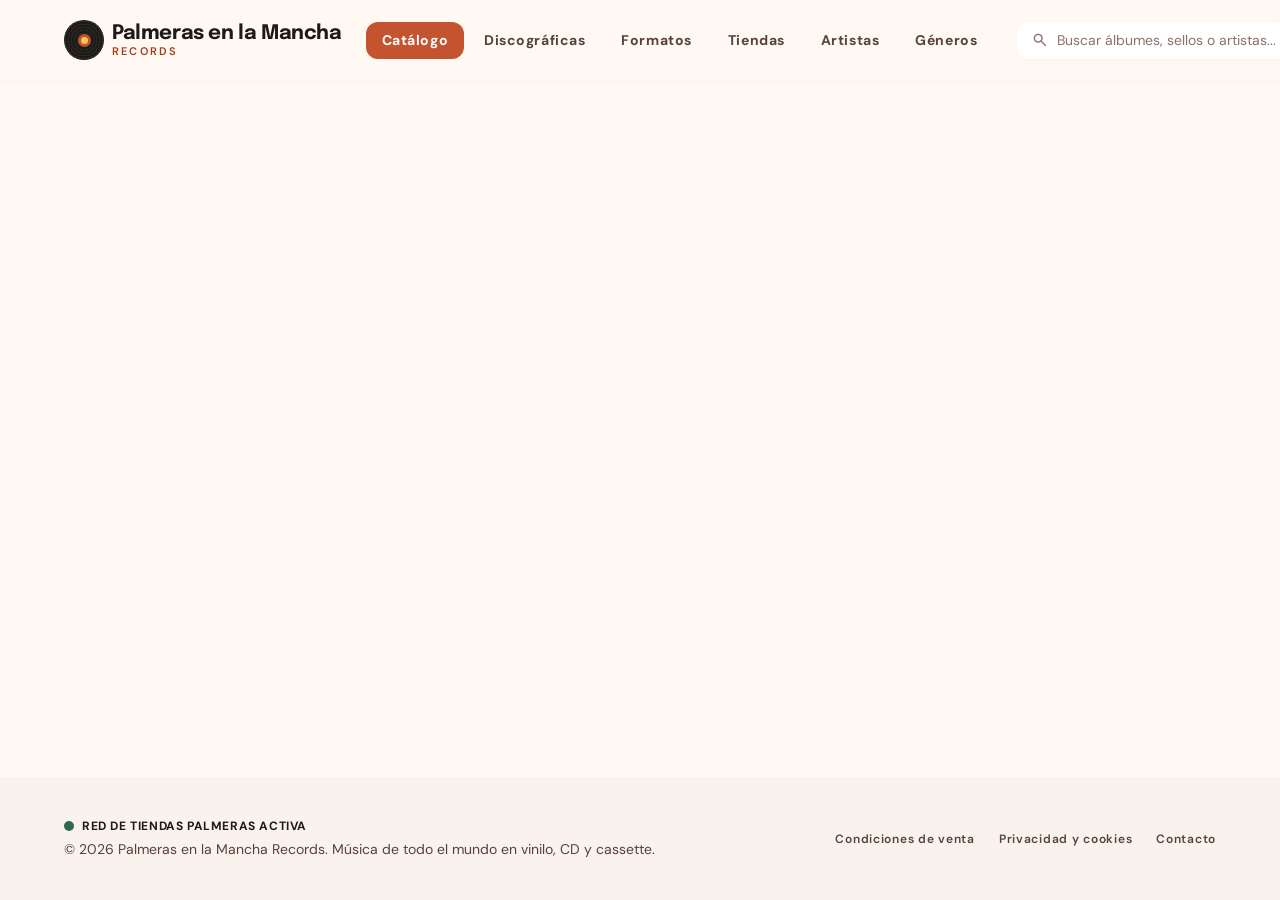
==== index.html @ 6418a00f "feat: add app core (component loader and base styles)" ====
<!DOCTYPE html>
<html lang="es">
<head>
  <meta charset="UTF-8">
  <meta name="viewport" content="width=device-width, initial-scale=1.0">
  <title>Palmeras en la Mancha Records</title>

  <link rel="preconnect" href="https://fonts.googleapis.com">
  <link rel="preconnect" href="https://fonts.gstatic.com" crossorigin>
  <link href="https://fonts.googleapis.com/css2?family=Epilogue:wght@600;800&family=DM+Sans:wght@400;500;700&display=swap" rel="stylesheet">
  <link href="https://fonts.googleapis.com/css2?family=Material+Symbols+Outlined:opsz,wght,FILL,GRAD@20..48,100..700,0..1,-50..200" rel="stylesheet">
</head>
<body>
  <div data-component="header"></div>

  <main id="app" class="container">
    <!-- Aquí irán las secciones (catálogo, discográficas...) -->
  </main>

  <div data-component="footer"></div>

  <script src="src/js/loadComponent.js"></script>
</body>
</html>
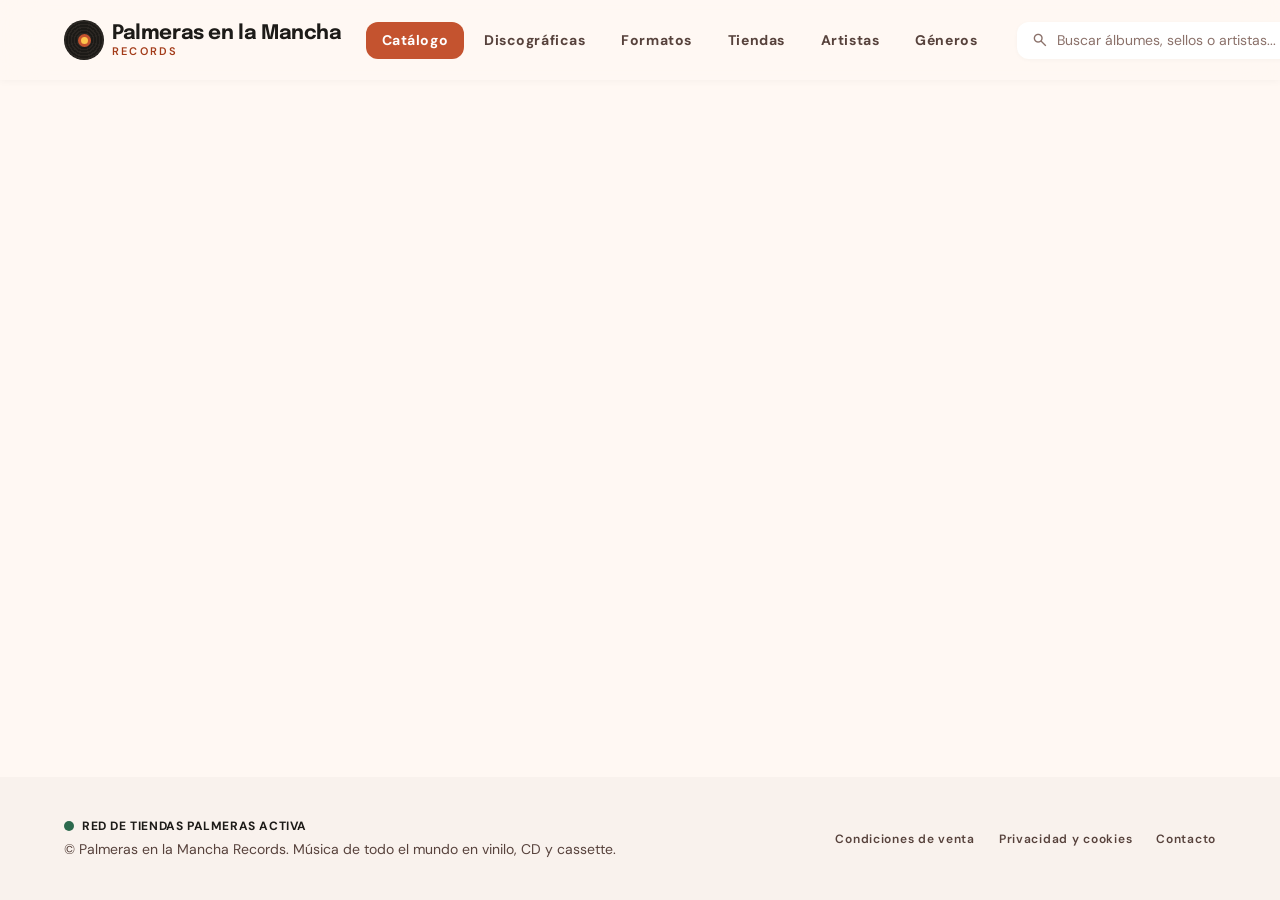
==== commit 89d80e78: "refactor: remove drawer logic and add modal to index" ====
--- a/index.html
+++ b/index.html
@@ -19,6 +19,7 @@
 
   <div data-component="footer"></div>
 
+  <div data-component="modal"></div>
   <script src="src/js/loadComponent.js"></script>
 </body>
 </html>
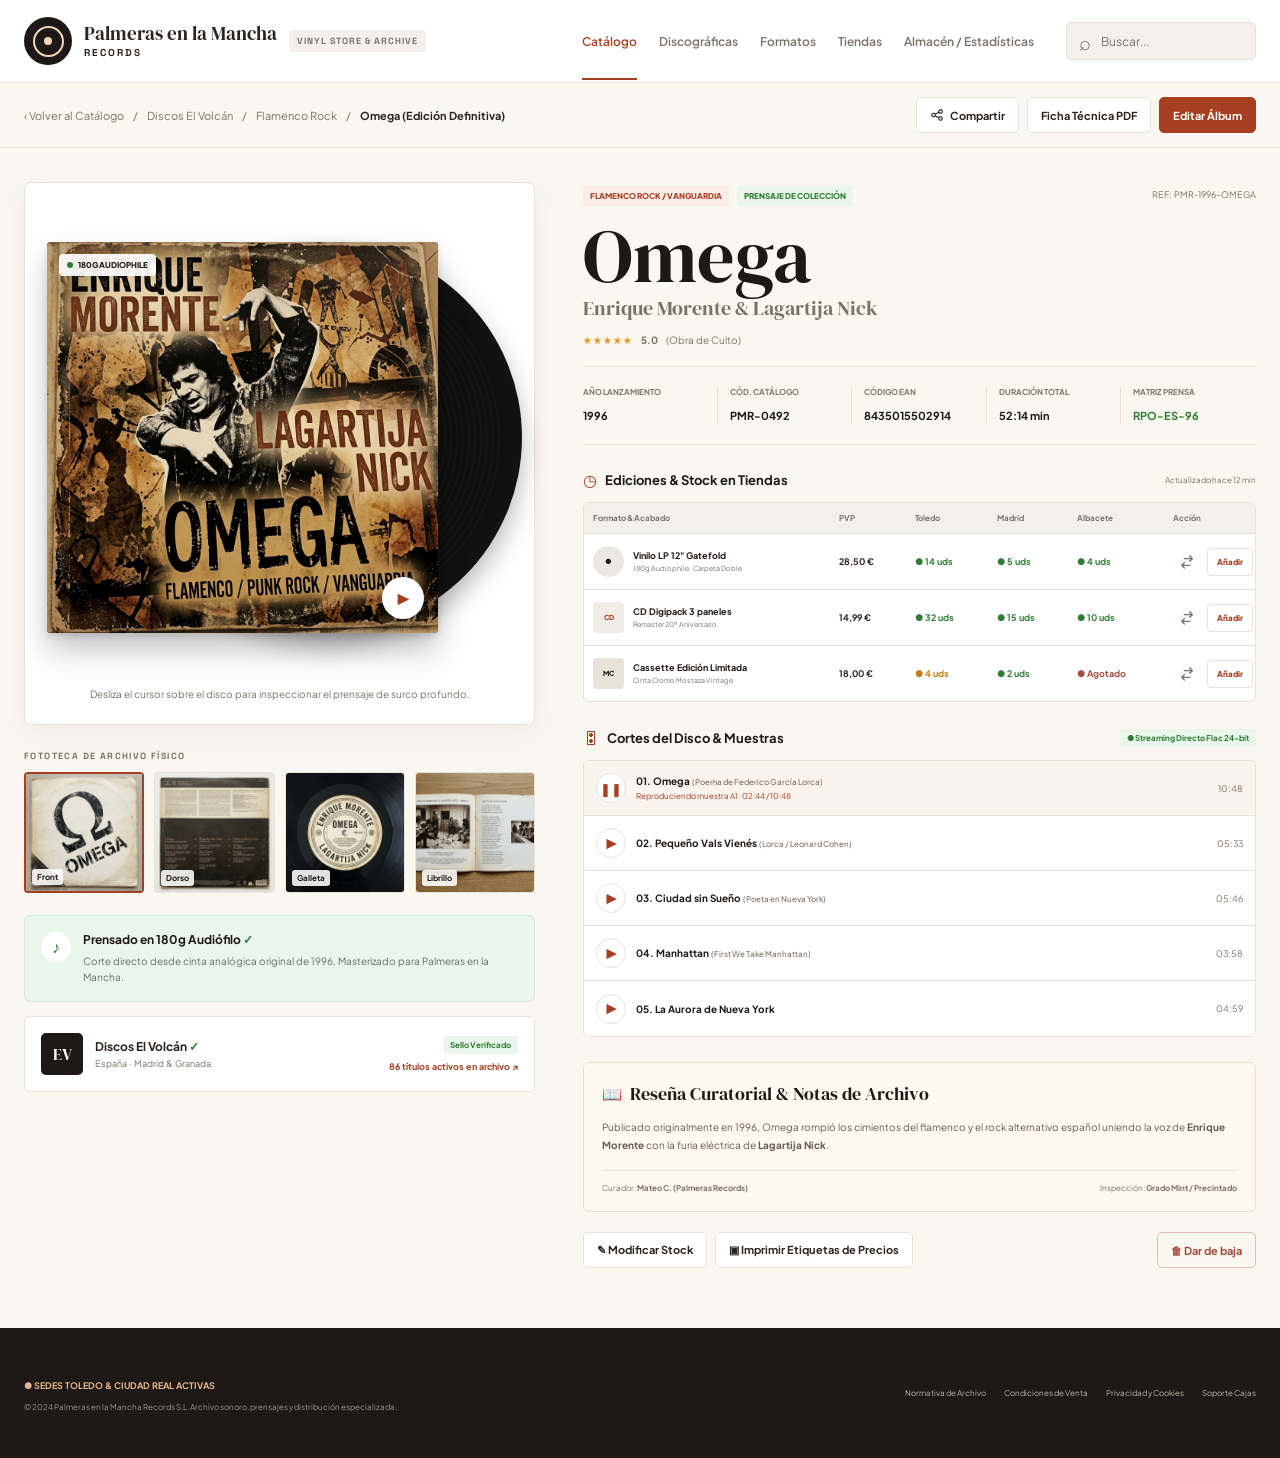
==== commit d04d2743: "feat: add album details page" ====
--- a/index.html
+++ b/index.html
@@ -1,25 +1,933 @@
 <!DOCTYPE html>
 <html lang="es">
+
 <head>
-  <meta charset="UTF-8">
-  <meta name="viewport" content="width=device-width, initial-scale=1.0">
-  <title>Palmeras en la Mancha Records</title>
-
-  <link rel="preconnect" href="https://fonts.googleapis.com">
-  <link rel="preconnect" href="https://fonts.gstatic.com" crossorigin>
-  <link href="https://fonts.googleapis.com/css2?family=Epilogue:wght@600;800&family=DM+Sans:wght@400;500;700&display=swap" rel="stylesheet">
-  <link href="https://fonts.googleapis.com/css2?family=Material+Symbols+Outlined:opsz,wght,FILL,GRAD@20..48,100..700,0..1,-50..200" rel="stylesheet">
+    <meta charset="UTF-8">
+    <meta name="viewport" content="width=device-width, initial-scale=1.0">
+
+    <title>Palmeras en la Mancha Records - Omega</title>
+
+    <link rel="preconnect" href="https://fonts.googleapis.com">
+    <link rel="preconnect" href="https://fonts.gstatic.com" crossorigin>
+
+    <link
+        href="https://fonts.googleapis.com/css2?family=DM+Serif+Display:ital@0;1&family=Plus+Jakarta+Sans:wght@400;500;600;700;800&family=Space+Grotesk:wght@400;500;600;700&display=swap"
+        rel="stylesheet"
+    >
+
+    <link rel="stylesheet" href="css/style.css">
 </head>
+
 <body>
-  <div data-component="header"></div>
-
-  <main id="app" class="container">
-    <!-- Aquí irán las secciones (catálogo, discográficas...) -->
-  </main>
-
-  <div data-component="footer"></div>
-
-  <div data-component="modal"></div>
-  <script src="src/js/loadComponent.js"></script>
+
+    <header class="main-header">
+
+        <div class="header-container">
+
+            <div class="brand">
+
+                <div class="brand-logo">
+                    <div class="brand-logo-ring">
+                        <span></span>
+                    </div>
+                </div>
+
+                <div class="brand-name">
+                    <strong>Palmeras en la Mancha</strong>
+                    <small>RECORDS</small>
+                </div>
+
+                <span class="store-badge">
+                    VINYL STORE &amp; ARCHIVE
+                </span>
+
+            </div>
+
+            <nav class="main-nav">
+                <a href="#" class="active">Catálogo</a>
+                <a href="#">Discográficas</a>
+                <a href="#">Formatos</a>
+                <a href="#">Tiendas</a>
+                <a href="#">Almacén / Estadísticas</a>
+            </nav>
+
+            <div class="search-box">
+                <span>⌕</span>
+                <input type="text" placeholder="Buscar...">
+            </div>
+
+        </div>
+
+    </header>
+
+
+    <section class="breadcrumb-section">
+
+        <div class="breadcrumb-container">
+
+            <div class="breadcrumb">
+
+                <a href="index.html">‹ Volver al Catálogo</a>
+                <span>/</span>
+                <a href="#">Discos El Volcán</a>
+                <span>/</span>
+                <a href="#">Flamenco Rock</a>
+                <span>/</span>
+                <strong>Omega (Edición Definitiva)</strong>
+
+            </div>
+
+            <div class="top-actions">
+
+                <button class="secondary-button share-button">
+
+                    <svg
+                        viewBox="0 0 24 24"
+                        fill="none"
+                        stroke="currentColor"
+                    >
+                        <path
+                            d="M8.684 13.342C8.886 12.938 9 12.482 9 12c0-.482-.114-.938-.316-1.342m0 2.684a3 3 0 110-2.684m0 2.684l6.632 3.316m-6.632-6l6.632-3.316m0 0a3 3 0 105.367-2.684 3 3 0 00-5.367 2.684zm0 9.316a3 3 0 105.368 2.684 3 3 0 00-5.368-2.684z"
+                            stroke-linecap="round"
+                            stroke-linejoin="round"
+                            stroke-width="2"
+                        ></path>
+                    </svg>
+
+                    Compartir
+
+                </button>
+
+                <button class="secondary-button">
+                    Ficha Técnica PDF
+                </button>
+
+                <button class="primary-button">
+                    Editar Álbum
+                </button>
+
+            </div>
+
+        </div>
+
+    </section>
+
+
+    <main class="main-container">
+
+        <div class="content-grid">
+
+            <section class="left-column">
+
+                <div class="vinyl-card">
+
+                    <div class="vinyl-showcase">
+
+                        <div class="vinyl-record">
+
+                            <div class="vinyl-grooves">
+
+                                <div class="vinyl-ring ring-one">
+
+                                    <div class="vinyl-ring ring-two">
+
+                                        <div class="vinyl-label">
+
+                                            <span>
+                                                OMEGA
+                                                <small>1996</small>
+                                            </span>
+
+                                            <div class="vinyl-hole"></div>
+
+                                        </div>
+
+                                    </div>
+
+                                </div>
+
+                            </div>
+
+                        </div>
+
+
+                        <div class="cover-wrapper">
+
+                            <img
+                                src="img/omega.jpg"
+                                alt="Omega - Enrique Morente y Lagartija Nick"
+                                class="omega-cover"
+                            >
+
+                            <div class="audiophile-badge">
+                                <span></span>
+                                180G AUDIOPHILE
+                            </div>
+
+                            <button
+                                class="play-cover-button"
+                                aria-label="Reproducir"
+                            >
+                                ▶
+                            </button>
+
+                        </div>
+
+                    </div>
+
+                    <p class="vinyl-caption">
+                        Desliza el cursor sobre el disco para inspeccionar
+                        el prensaje de surco profundo.
+                    </p>
+
+                </div>
+
+
+                <div class="archive-section">
+
+                    <div class="section-label">
+                        FOTOTECA DE ARCHIVO FÍSICO
+                    </div>
+
+                    <div class="archive-grid">
+
+                        <div class="archive-item selected">
+
+                            <div class="archive-image">
+
+                                <img
+                                    src="img/frontal.png"
+                                    alt="Frontal de Omega"
+                                >
+
+                                <span>Front</span>
+
+                            </div>
+
+                        </div>
+
+
+                        <div class="archive-item">
+
+                            <div class="archive-image">
+
+                                <img
+                                    src="img/dorso.jpg"
+                                    alt="Dorso de Omega"
+                                >
+
+                                <span>Dorso</span>
+
+                            </div>
+
+                        </div>
+
+
+                        <div class="archive-item">
+
+                            <div class="archive-image">
+
+                                <img
+                                    src="img/galleta.png"
+                                    alt="Galleta del vinilo Omega"
+                                >
+
+                                <span>Galleta</span>
+
+                            </div>
+
+                        </div>
+
+
+                        <div class="archive-item">
+
+                            <div class="archive-image">
+
+                                <img
+                                    src="img/librillo.png"
+                                    alt="Librillo de Omega"
+                                >
+
+                                <span>Librillo</span>
+
+                            </div>
+
+                        </div>
+
+                    </div>
+
+                </div>
+
+
+                <div class="info-card">
+
+                    <div class="info-icon green">
+                        ♪
+                    </div>
+
+                    <div>
+
+                        <h3>
+                            Prensado en 180g Audiófilo
+                            <span class="verified">✓</span>
+                        </h3>
+
+                        <p>
+                            Corte directo desde cinta analógica original
+                            de 1996. Masterizado para Palmeras en la Mancha.
+                        </p>
+
+                    </div>
+
+                </div>
+
+
+                <div class="label-card">
+
+                    <div class="label-info">
+
+                        <div class="label-logo">
+                            EV
+                        </div>
+
+                        <div>
+
+                            <h3>
+                                Discos El Volcán
+                                <span class="verified">✓</span>
+                            </h3>
+
+                            <p>
+                                España · Madrid &amp; Granada
+                            </p>
+
+                        </div>
+
+                    </div>
+
+                    <div class="label-actions">
+
+                        <span class="verified-badge">
+                            Sello Verificado
+                        </span>
+
+                        <a href="#">
+                            86 títulos activos en archivo ↗
+                        </a>
+
+                    </div>
+
+                </div>
+
+            </section>
+
+
+            <section class="right-column">
+
+                <div class="album-header">
+
+                    <div class="album-tags">
+
+                        <div>
+
+                            <span class="tag pink">
+                                FLAMENCO ROCK / VANGUARDIA
+                            </span>
+
+                            <span class="tag green-tag">
+                                PRENSAJE DE COLECCIÓN
+                            </span>
+
+                        </div>
+
+                        <span class="catalog-reference">
+                            REF: PMR-1996-OMEGA
+                        </span>
+
+                    </div>
+
+                    <h1>Omega</h1>
+
+                    <h2>
+                        Enrique Morente &amp; Lagartija Nick
+                    </h2>
+
+                    <div class="rating">
+
+                        <span class="stars">
+                            ★★★★★
+                        </span>
+
+                        <strong>5.0</strong>
+
+                        <span>
+                            (Obra de Culto)
+                        </span>
+
+                    </div>
+
+                </div>
+
+
+                <div class="specs-grid">
+
+                    <div class="spec">
+                        <span>AÑO LANZAMIENTO</span>
+                        <strong>1996</strong>
+                    </div>
+
+                    <div class="spec">
+                        <span>CÓD. CATÁLOGO</span>
+                        <strong>PMR-0492</strong>
+                    </div>
+
+                    <div class="spec">
+                        <span>CÓDIGO EAN</span>
+                        <strong>8435015502914</strong>
+                    </div>
+
+                    <div class="spec">
+                        <span>DURACIÓN TOTAL</span>
+                        <strong>52:14 min</strong>
+                    </div>
+
+                    <div class="spec">
+                        <span>MATRIZ PRENSA</span>
+                        <strong class="green-text">
+                            RPO-ES-96
+                        </strong>
+                    </div>
+
+                </div>
+
+
+                <div class="stock-section">
+
+                    <div class="section-heading">
+
+                        <div>
+
+                            <span class="section-icon">
+                                ◷
+                            </span>
+
+                            <h3>
+                                Ediciones &amp; Stock en Tiendas
+                            </h3>
+
+                        </div>
+
+                        <small>
+                            Actualizado hace 12 min
+                        </small>
+
+                    </div>
+
+
+                    <div class="table-wrapper">
+
+                        <table>
+
+                            <thead>
+
+                                <tr>
+                                    <th>Formato &amp; Acabado</th>
+                                    <th>PVP</th>
+                                    <th>Toledo</th>
+                                    <th>Madrid</th>
+                                    <th>Albacete</th>
+                                    <th>Acción</th>
+                                </tr>
+
+                            </thead>
+
+                            <tbody>
+
+                                <tr>
+
+                                    <td>
+
+                                        <div class="format-cell">
+
+                                            <div class="format-icon vinyl">
+                                                ●
+                                            </div>
+
+                                            <div>
+
+                                                <strong>
+                                                    Vinilo LP 12" Gatefold
+                                                </strong>
+
+                                                <small>
+                                                    180g Audiophile · Carpeta Doble
+                                                </small>
+
+                                            </div>
+
+                                        </div>
+
+                                    </td>
+
+                                    <td class="price">
+                                        28,50 €
+                                    </td>
+
+                                    <td class="available">
+                                        ● 14 uds
+                                    </td>
+
+                                    <td class="available">
+                                        ● 5 uds
+                                    </td>
+
+                                    <td class="available">
+                                        ● 4 uds
+                                    </td>
+
+                                    <td>
+
+                                        <div class="stock-actions">
+
+                                            <button
+                                                class="transfer-button"
+                                                title="Transferir"
+                                                aria-label="Transferir"
+                                            >
+
+                                                <svg
+                                                    viewBox="0 0 24 24"
+                                                    fill="none"
+                                                    stroke="currentColor"
+                                                >
+                                                    <path
+                                                        d="M8 7h12m0 0l-4-4m4 4l-4 4m0 6H4m0 0l4 4m-4-4l4-4"
+                                                        stroke-linecap="round"
+                                                        stroke-linejoin="round"
+                                                        stroke-width="2"
+                                                    ></path>
+                                                </svg>
+
+                                            </button>
+
+                                            <button class="add-button">
+                                                Añadir
+                                            </button>
+
+                                        </div>
+
+                                    </td>
+
+                                </tr>
+
+
+                                <tr>
+
+                                    <td>
+
+                                        <div class="format-cell">
+
+                                            <div class="format-icon cd">
+                                                CD
+                                            </div>
+
+                                            <div>
+
+                                                <strong>
+                                                    CD Digipack 3 paneles
+                                                </strong>
+
+                                                <small>
+                                                    Remaster 20º Aniversario
+                                                </small>
+
+                                            </div>
+
+                                        </div>
+
+                                    </td>
+
+                                    <td class="price">
+                                        14,99 €
+                                    </td>
+
+                                    <td class="available">
+                                        ● 32 uds
+                                    </td>
+
+                                    <td class="available">
+                                        ● 15 uds
+                                    </td>
+
+                                    <td class="available">
+                                        ● 10 uds
+                                    </td>
+
+                                    <td>
+
+                                        <div class="stock-actions">
+
+                                            <button
+                                                class="transfer-button"
+                                                title="Transferir"
+                                                aria-label="Transferir"
+                                            >
+
+                                                <svg
+                                                    viewBox="0 0 24 24"
+                                                    fill="none"
+                                                    stroke="currentColor"
+                                                >
+                                                    <path
+                                                        d="M8 7h12m0 0l-4-4m4 4l-4 4m0 6H4m0 0l4 4m-4-4l4-4"
+                                                        stroke-linecap="round"
+                                                        stroke-linejoin="round"
+                                                        stroke-width="2"
+                                                    ></path>
+                                                </svg>
+
+                                            </button>
+
+                                            <button class="add-button">
+                                                Añadir
+                                            </button>
+
+                                        </div>
+
+                                    </td>
+
+                                </tr>
+
+
+                                <tr>
+
+                                    <td>
+
+                                        <div class="format-cell">
+
+                                            <div class="format-icon cassette">
+                                                MC
+                                            </div>
+
+                                            <div>
+
+                                                <strong>
+                                                    Cassette Edición Limitada
+                                                </strong>
+
+                                                <small>
+                                                    Cinta Cromo Mostaza Vintage
+                                                </small>
+
+                                            </div>
+
+                                        </div>
+
+                                    </td>
+
+                                    <td class="price">
+                                        18,00 €
+                                    </td>
+
+                                    <td class="low-stock">
+                                        ● 4 uds
+                                    </td>
+
+                                    <td class="available">
+                                        ● 2 uds
+                                    </td>
+
+                                    <td class="sold-out">
+                                        ● Agotado
+                                    </td>
+
+                                    <td>
+
+                                        <div class="stock-actions">
+
+                                            <button
+                                                class="transfer-button"
+                                                title="Transferir"
+                                                aria-label="Transferir"
+                                            >
+
+                                                <svg
+                                                    viewBox="0 0 24 24"
+                                                    fill="none"
+                                                    stroke="currentColor"
+                                                >
+                                                    <path
+                                                        d="M8 7h12m0 0l-4-4m4 4l-4 4m0 6H4m0 0l4 4m-4-4l4-4"
+                                                        stroke-linecap="round"
+                                                        stroke-linejoin="round"
+                                                        stroke-width="2"
+                                                    ></path>
+                                                </svg>
+
+                                            </button>
+
+                                            <button class="add-button">
+                                                Añadir
+                                            </button>
+
+                                        </div>
+
+                                    </td>
+
+                                </tr>
+
+                            </tbody>
+
+                        </table>
+
+                    </div>
+
+                </div>
+
+
+                <div class="audio-section">
+
+                    <div class="section-heading">
+
+                        <div>
+
+                            <span class="section-icon">
+                                🎛
+                            </span>
+
+                            <h3>
+                                Cortes del Disco &amp; Muestras
+                            </h3>
+
+                        </div>
+
+                        <span class="streaming">
+                            ● Streaming Directo Flac 24-bit
+                        </span>
+
+                    </div>
+
+
+                    <div class="tracklist">
+
+                        <div class="track active-track">
+
+                            <button class="track-button">
+                                ❚❚
+                            </button>
+
+                            <div class="track-info">
+
+                                <strong>
+                                    01. Omega
+                                    <small>
+                                        (Poema de Federico García Lorca)
+                                    </small>
+                                </strong>
+
+                                <span>
+                                    Reproduciendo muestra A1 · 02:44 / 10:48
+                                </span>
+
+                            </div>
+
+                            <div class="track-time">
+                                10:48
+                            </div>
+
+                        </div>
+
+
+                        <div class="track">
+
+                            <button class="track-button">▶</button>
+
+                            <div class="track-info">
+
+                                <strong>
+                                    02. Pequeño Vals Vienés
+                                    <small>
+                                        (Lorca / Leonard Cohen)
+                                    </small>
+                                </strong>
+
+                            </div>
+
+                            <div class="track-time">
+                                05:33
+                            </div>
+
+                        </div>
+
+
+                        <div class="track">
+
+                            <button class="track-button">▶</button>
+
+                            <div class="track-info">
+
+                                <strong>
+                                    03. Ciudad sin Sueño
+                                    <small>
+                                        (Poeta en Nueva York)
+                                    </small>
+                                </strong>
+
+                            </div>
+
+                            <div class="track-time">
+                                05:46
+                            </div>
+
+                        </div>
+
+
+                        <div class="track">
+
+                            <button class="track-button">▶</button>
+
+                            <div class="track-info">
+
+                                <strong>
+                                    04. Manhattan
+                                    <small>
+                                        (First We Take Manhattan)
+                                    </small>
+                                </strong>
+
+                            </div>
+
+                            <div class="track-time">
+                                03:58
+                            </div>
+
+                        </div>
+
+
+                        <div class="track">
+
+                            <button class="track-button">▶</button>
+
+                            <div class="track-info">
+
+                                <strong>
+                                    05. La Aurora de Nueva York
+                                </strong>
+
+                            </div>
+
+                            <div class="track-time">
+                                04:59
+                            </div>
+
+                        </div>
+
+                    </div>
+
+                </div>
+
+
+                <div class="review-card">
+
+                    <div class="review-title">
+
+                        📖
+
+                        <h3>
+                            Reseña Curatorial &amp; Notas de Archivo
+                        </h3>
+
+                    </div>
+
+                    <p>
+                        Publicado originalmente en 1996,
+                        <em>Omega</em> rompió los cimientos del flamenco
+                        y el rock alternativo español uniendo la voz de
+                        <strong>Enrique Morente</strong> con la furia
+                        eléctrica de <strong>Lagartija Nick</strong>.
+                    </p>
+
+                    <div class="review-footer">
+
+                        <span>
+                            Curador:
+                            <strong>
+                                Mateo C. (Palmeras Records)
+                            </strong>
+                        </span>
+
+                        <span>
+                            Inspección:
+                            <strong>
+                                Grado Mint / Precintado
+                            </strong>
+                        </span>
+
+                    </div>
+
+                </div>
+
+
+                <div class="bottom-actions">
+
+                    <div>
+
+                        <button class="secondary-button">
+                            ✎ Modificar Stock
+                        </button>
+
+                        <button class="secondary-button">
+                            ▣ Imprimir Etiquetas de Precios
+                        </button>
+
+                    </div>
+
+                    <button class="delete-button">
+                        🗑 Dar de baja
+                    </button>
+
+                </div>
+
+            </section>
+
+        </div>
+
+    </main>
+
+
+    <footer class="footer">
+
+        <div class="footer-container">
+
+            <div>
+
+                <strong>
+                    ● SEDES TOLEDO &amp; CIUDAD REAL ACTIVAS
+                </strong>
+
+                <p>
+                    © 2024 Palmeras en la Mancha Records S.L.
+                    Archivo sonoro, prensajes y distribución especializada.
+                </p>
+
+            </div>
+
+            <div class="footer-links">
+
+                <a href="#">Normativa de Archivo</a>
+                <a href="#">Condiciones de Venta</a>
+                <a href="#">Privacidad y Cookies</a>
+                <a href="#">Soporte Cajas</a>
+
+            </div>
+
+        </div>
+
+    </footer>
+
+
+    <script src="js/main.js"></script>
+
 </body>
+
 </html>
--- a/css/style.css
+++ b/css/style.css
@@ -0,0 +1,1449 @@
+:root {
+    --ivory: #FAF6F0;
+    --cream: #F4EFEB;
+    --card: #FFFFFF;
+    --border: #E8E2D9;
+    --terracotta: #A63F22;
+    --terracotta-dark: #8C3218;
+    --dark: #1E1916;
+    --text: #2C2420;
+    --muted: #7A7269;
+    --gold: #DF9B28;
+    --green: #2E7D32;
+    --light-green: #EAF5EC;
+    --light-pink: #FCECE8;
+}
+
+* {
+    box-sizing: border-box;
+}
+
+html {
+    scroll-behavior: smooth;
+}
+
+body {
+    margin: 0;
+    background: var(--ivory);
+    color: var(--text);
+    font-family: "Plus Jakarta Sans", sans-serif;
+    -webkit-font-smoothing: antialiased;
+}
+
+img {
+    max-width: 100%;
+}
+
+button,
+input {
+    font-family: inherit;
+}
+
+button {
+    cursor: pointer;
+}
+
+a {
+    color: inherit;
+    text-decoration: none;
+}
+
+
+/* HEADER */
+
+.main-header {
+    background: var(--card);
+    border-bottom: 1px solid var(--border);
+}
+
+.header-container {
+    width: min(1400px, calc(100% - 48px));
+    min-height: 82px;
+    margin: 0 auto;
+
+    display: flex;
+    align-items: center;
+    gap: 32px;
+}
+
+.brand {
+    display: flex;
+    align-items: center;
+    gap: 12px;
+    flex-shrink: 0;
+}
+
+.brand-logo {
+    width: 48px;
+    height: 48px;
+
+    display: flex;
+    align-items: center;
+    justify-content: center;
+
+    background: var(--dark);
+    border-radius: 50%;
+}
+
+.brand-logo-ring {
+    width: 31px;
+    height: 31px;
+
+    border: 2px solid #F4D7B7;
+    border-radius: 50%;
+
+    display: flex;
+    align-items: center;
+    justify-content: center;
+}
+
+.brand-logo-ring span {
+    width: 8px;
+    height: 8px;
+
+    background: #F4D7B7;
+    border-radius: 50%;
+}
+
+.brand-name {
+    display: flex;
+    flex-direction: column;
+    line-height: 1;
+}
+
+.brand-name strong {
+    font-family: "DM Serif Display", serif;
+    font-size: 19px;
+    font-weight: 400;
+}
+
+.brand-name small {
+    margin-top: 5px;
+
+    font-family: "Space Grotesk", sans-serif;
+    font-size: 10px;
+    font-weight: 700;
+    letter-spacing: 2px;
+}
+
+.store-badge {
+    padding: 5px 8px;
+
+    background: var(--cream);
+    border-radius: 4px;
+
+    color: var(--muted);
+    font-family: "Space Grotesk", sans-serif;
+    font-size: 9px;
+    font-weight: 700;
+    letter-spacing: 1px;
+    white-space: nowrap;
+}
+
+.main-nav {
+    display: flex;
+    align-items: center;
+    gap: 22px;
+    margin-left: auto;
+}
+
+.main-nav a {
+    position: relative;
+
+    color: var(--muted);
+    font-size: 12px;
+    font-weight: 600;
+}
+
+.main-nav a:hover,
+.main-nav a.active {
+    color: var(--terracotta);
+}
+
+.main-nav a.active::after {
+    content: "";
+
+    position: absolute;
+    left: 0;
+    right: 0;
+    bottom: -31px;
+
+    height: 2px;
+    background: var(--terracotta);
+}
+
+.search-box {
+    width: 190px;
+    height: 38px;
+
+    display: flex;
+    align-items: center;
+    gap: 8px;
+
+    padding: 0 12px;
+
+    background: var(--cream);
+    border: 1px solid var(--border);
+    border-radius: 5px;
+}
+
+.search-box span {
+    color: var(--muted);
+    font-size: 20px;
+}
+
+.search-box input {
+    width: 100%;
+
+    border: 0;
+    outline: 0;
+    background: transparent;
+
+    color: var(--text);
+    font-size: 12px;
+}
+
+.search-box input::placeholder {
+    color: var(--muted);
+}
+
+
+/* BREADCRUMB */
+
+.breadcrumb-section {
+    background: var(--ivory);
+    border-bottom: 1px solid var(--border);
+}
+
+.breadcrumb-container {
+    width: min(1400px, calc(100% - 48px));
+    min-height: 64px;
+    margin: 0 auto;
+
+    display: flex;
+    align-items: center;
+    justify-content: space-between;
+    gap: 20px;
+}
+
+.breadcrumb {
+    display: flex;
+    align-items: center;
+    gap: 9px;
+
+    color: var(--muted);
+    font-size: 11px;
+}
+
+.breadcrumb a:hover {
+    color: var(--terracotta);
+}
+
+.breadcrumb strong {
+    color: var(--text);
+}
+
+.top-actions {
+    display: flex;
+    align-items: center;
+    gap: 8px;
+}
+
+
+/* BUTTONS */
+
+.secondary-button,
+.primary-button,
+.delete-button {
+    min-height: 36px;
+
+    display: inline-flex;
+    align-items: center;
+    justify-content: center;
+    gap: 7px;
+
+    padding: 0 13px;
+
+    border-radius: 5px;
+
+    font-size: 11px;
+    font-weight: 700;
+}
+
+.secondary-button {
+    background: var(--card);
+    border: 1px solid var(--border);
+    color: var(--text);
+}
+
+.secondary-button:hover {
+    background: var(--cream);
+}
+
+.primary-button {
+    background: var(--terracotta);
+    border: 1px solid var(--terracotta);
+    color: white;
+}
+
+.primary-button:hover {
+    background: var(--terracotta-dark);
+}
+
+.secondary-button svg,
+.primary-button svg {
+    width: 15px;
+    height: 15px;
+}
+
+
+/* SHARE */
+
+.share-button {
+    display: inline-flex;
+    align-items: center;
+    gap: 6px;
+}
+
+.share-button svg {
+    width: 14px;
+    height: 14px;
+}
+
+
+/* MAIN */
+
+.main-container {
+    width: min(1400px, calc(100% - 48px));
+    margin: 0 auto;
+    padding: 34px 0 60px;
+}
+
+.content-grid {
+    display: grid;
+    grid-template-columns: minmax(0, 0.95fr) minmax(0, 1.25fr);
+    gap: 48px;
+}
+
+.left-column,
+.right-column {
+    min-width: 0;
+}
+
+
+/* VINYL */
+
+.vinyl-card {
+    padding: 22px;
+
+    background: var(--card);
+    border: 1px solid var(--border);
+    border-radius: 7px;
+
+    box-shadow: 0 8px 30px rgba(50, 35, 25, 0.05);
+}
+
+.vinyl-showcase {
+    position: relative;
+
+    width: min(100%, 480px);
+    aspect-ratio: 1 / 1;
+
+    margin: 0 auto;
+
+    display: flex;
+    align-items: center;
+    justify-content: center;
+}
+
+.vinyl-record {
+    position: absolute;
+    right: -2%;
+
+    width: 84%;
+    aspect-ratio: 1 / 1;
+
+    border-radius: 50%;
+    z-index: 1;
+
+    background:
+        radial-gradient(
+            circle at center,
+            #262626 0 7%,
+            #111 7.5% 9%,
+            #222 9.5% 13%,
+            #101010 13.5% 100%
+        );
+
+    box-shadow:
+        0 12px 25px rgba(0, 0, 0, 0.28),
+        inset 0 0 35px rgba(255, 255, 255, 0.03);
+
+    transition: transform 0.5s ease;
+}
+
+.vinyl-showcase:hover .vinyl-record {
+    transform: translateX(22px);
+}
+
+.vinyl-grooves {
+    position: absolute;
+    inset: 5%;
+
+    border-radius: 50%;
+
+    background:
+        repeating-radial-gradient(
+            circle,
+            transparent 0,
+            transparent 4px,
+            rgba(255, 255, 255, 0.035) 5px,
+            transparent 6px
+        );
+}
+
+.vinyl-ring {
+    position: absolute;
+
+    border-radius: 50%;
+    border: 1px solid rgba(255, 255, 255, 0.07);
+}
+
+.ring-one {
+    inset: 19%;
+}
+
+.ring-two {
+    inset: 25%;
+}
+
+.vinyl-label {
+    position: absolute;
+    inset: 25%;
+
+    display: flex;
+    align-items: center;
+    justify-content: center;
+
+    border-radius: 50%;
+
+    background:
+        radial-gradient(
+            circle,
+            #C55C34 0 50%,
+            #A63F22 51% 100%
+        );
+
+    color: #F8E7D7;
+    text-align: center;
+}
+
+.vinyl-label span {
+    display: flex;
+    flex-direction: column;
+
+    font-family: "Space Grotesk", sans-serif;
+    font-size: 10px;
+    font-weight: 700;
+    letter-spacing: 1px;
+}
+
+.vinyl-label small {
+    margin-top: 3px;
+    font-size: 7px;
+}
+
+.vinyl-hole {
+    position: absolute;
+
+    width: 8px;
+    height: 8px;
+
+    background: #161616;
+    border: 2px solid #D17A52;
+    border-radius: 50%;
+}
+
+
+/* COVER */
+
+.cover-wrapper {
+    position: absolute;
+    left: 0;
+
+    width: 84%;
+    aspect-ratio: 1 / 1;
+
+    z-index: 5;
+
+    overflow: hidden;
+
+    border-radius: 4px;
+    background: #222;
+
+    box-shadow:
+        0 18px 30px rgba(0, 0, 0, 0.22),
+        0 3px 7px rgba(0, 0, 0, 0.12);
+}
+
+.omega-cover {
+    display: block;
+
+    width: 100%;
+    height: 100%;
+
+    object-fit: cover;
+    object-position: center 45%;
+
+    transition: transform 0.4s ease;
+}
+
+.cover-wrapper:hover .omega-cover {
+    transform: scale(1.02);
+}
+
+.audiophile-badge {
+    position: absolute;
+
+    top: 12px;
+    left: 12px;
+
+    display: flex;
+    align-items: center;
+    gap: 5px;
+
+    padding: 6px 8px;
+
+    background: rgba(255, 255, 255, 0.92);
+    border-radius: 4px;
+
+    color: var(--dark);
+
+    font-size: 8px;
+    font-weight: 800;
+}
+
+.audiophile-badge span {
+    width: 6px;
+    height: 6px;
+
+    background: var(--green);
+    border-radius: 50%;
+}
+
+.play-cover-button {
+    position: absolute;
+
+    right: 14px;
+    bottom: 14px;
+
+    width: 42px;
+    height: 42px;
+
+    border: 0;
+    border-radius: 50%;
+
+    background: white;
+    color: var(--terracotta);
+
+    font-size: 15px;
+
+    box-shadow: 0 5px 15px rgba(0, 0, 0, 0.2);
+}
+
+.vinyl-caption {
+    margin: 16px 0 0;
+
+    color: var(--muted);
+    font-size: 10px;
+    line-height: 1.6;
+    text-align: center;
+}
+
+
+/* ARCHIVE */
+
+.archive-section {
+    margin-top: 25px;
+}
+
+.section-label {
+    margin-bottom: 10px;
+
+    color: var(--muted);
+
+    font-family: "Space Grotesk", sans-serif;
+    font-size: 9px;
+    font-weight: 700;
+    letter-spacing: 1.4px;
+}
+
+.archive-grid {
+    display: grid;
+    grid-template-columns: repeat(4, 1fr);
+    gap: 10px;
+}
+
+.archive-image {
+    position: relative;
+
+    aspect-ratio: 1 / 1;
+
+    overflow: hidden;
+
+    background: var(--cream);
+    border: 1px solid var(--border);
+    border-radius: 4px;
+}
+
+.archive-item.selected .archive-image {
+    border: 2px solid var(--terracotta);
+}
+
+.archive-image img {
+    width: 100%;
+    height: 100%;
+
+    display: block;
+    object-fit: cover;
+}
+
+.archive-image > span {
+    position: absolute;
+
+    left: 6px;
+    bottom: 6px;
+
+    padding: 3px 5px;
+
+    background: rgba(255, 255, 255, 0.88);
+    border-radius: 3px;
+
+    color: var(--dark);
+
+    font-size: 8px;
+    font-weight: 700;
+}
+
+
+/* INFO */
+
+.info-card {
+    margin-top: 22px;
+    padding: 16px;
+
+    display: flex;
+    align-items: flex-start;
+    gap: 12px;
+
+    background: var(--light-green);
+    border: 1px solid #D7E9D9;
+    border-radius: 6px;
+}
+
+.info-icon {
+    width: 30px;
+    height: 30px;
+
+    flex-shrink: 0;
+
+    display: flex;
+    align-items: center;
+    justify-content: center;
+
+    border-radius: 50%;
+}
+
+.info-icon.green {
+    background: white;
+    color: var(--green);
+}
+
+.info-card h3 {
+    margin: 0;
+    color: var(--dark);
+    font-size: 12px;
+}
+
+.info-card p {
+    margin: 6px 0 0;
+
+    color: #647066;
+    font-size: 10px;
+    line-height: 1.6;
+}
+
+.verified {
+    color: var(--green);
+}
+
+
+/* LABEL */
+
+.label-card {
+    margin-top: 14px;
+    padding: 16px;
+
+    display: flex;
+    align-items: center;
+    justify-content: space-between;
+    gap: 20px;
+
+    background: var(--card);
+    border: 1px solid var(--border);
+    border-radius: 6px;
+}
+
+.label-info {
+    display: flex;
+    align-items: center;
+    gap: 12px;
+}
+
+.label-logo {
+    width: 42px;
+    height: 42px;
+
+    display: flex;
+    align-items: center;
+    justify-content: center;
+
+    background: var(--dark);
+    border-radius: 5px;
+
+    color: white;
+
+    font-family: "DM Serif Display", serif;
+}
+
+.label-info h3 {
+    margin: 0;
+    font-size: 12px;
+}
+
+.label-info p {
+    margin: 4px 0 0;
+
+    color: var(--muted);
+    font-size: 9px;
+}
+
+.label-actions {
+    display: flex;
+    flex-direction: column;
+    align-items: flex-end;
+    gap: 7px;
+}
+
+.label-actions a {
+    color: var(--terracotta);
+    font-size: 9px;
+    font-weight: 700;
+}
+
+.verified-badge {
+    padding: 4px 7px;
+
+    background: var(--light-green);
+    border-radius: 4px;
+
+    color: var(--green);
+
+    font-size: 8px;
+    font-weight: 700;
+}
+
+
+/* ALBUM */
+
+.album-header {
+    padding-bottom: 20px;
+    border-bottom: 1px solid var(--border);
+}
+
+.album-tags {
+    display: flex;
+    align-items: center;
+    justify-content: space-between;
+    gap: 15px;
+}
+
+.tag {
+    display: inline-block;
+
+    margin-right: 5px;
+    padding: 5px 7px;
+
+    border-radius: 3px;
+
+    font-size: 8px;
+    font-weight: 800;
+}
+
+.tag.pink {
+    background: var(--light-pink);
+    color: var(--terracotta);
+}
+
+.tag.green-tag {
+    background: var(--light-green);
+    color: var(--green);
+}
+
+.catalog-reference {
+    color: var(--muted);
+    font-size: 9px;
+}
+
+.album-header h1 {
+    margin: 15px 0 3px;
+
+    color: var(--dark);
+
+    font-family: "DM Serif Display", serif;
+    font-size: clamp(48px, 6vw, 74px);
+    font-weight: 400;
+    line-height: 0.95;
+}
+
+.album-header h2 {
+    margin: 0;
+
+    color: var(--muted);
+
+    font-family: "DM Serif Display", serif;
+    font-size: 20px;
+    font-weight: 400;
+}
+
+.rating {
+    margin-top: 12px;
+
+    display: flex;
+    align-items: center;
+    gap: 8px;
+
+    color: var(--muted);
+    font-size: 10px;
+}
+
+.stars {
+    color: var(--gold);
+    letter-spacing: 1px;
+}
+
+
+/* SPECS */
+
+.specs-grid {
+    display: grid;
+    grid-template-columns: repeat(5, 1fr);
+
+    padding: 20px 0;
+
+    border-bottom: 1px solid var(--border);
+}
+
+.spec {
+    padding: 0 12px;
+    border-right: 1px solid var(--border);
+}
+
+.spec:first-child {
+    padding-left: 0;
+}
+
+.spec:last-child {
+    border-right: 0;
+}
+
+.spec span {
+    display: block;
+
+    margin-bottom: 6px;
+
+    color: var(--muted);
+    font-size: 8px;
+    font-weight: 700;
+}
+
+.spec strong {
+    color: var(--dark);
+    font-size: 11px;
+}
+
+.green-text {
+    color: var(--green) !important;
+}
+
+
+/* STOCK */
+
+.stock-section {
+    margin-top: 24px;
+}
+
+.section-heading {
+    display: flex;
+    align-items: center;
+    justify-content: space-between;
+    gap: 15px;
+
+    margin-bottom: 12px;
+}
+
+.section-heading > div {
+    display: flex;
+    align-items: center;
+    gap: 8px;
+}
+
+.section-heading h3 {
+    margin: 0;
+
+    color: var(--dark);
+    font-size: 13px;
+}
+
+.section-heading small {
+    color: var(--muted);
+    font-size: 8px;
+}
+
+.section-icon {
+    color: var(--terracotta);
+}
+
+.table-wrapper {
+    overflow-x: auto;
+
+    border: 1px solid var(--border);
+    border-radius: 6px;
+
+    background: var(--card);
+}
+
+table {
+    width: 100%;
+    min-width: 720px;
+    border-collapse: collapse;
+}
+
+thead {
+    background: var(--cream);
+}
+
+th {
+    padding: 10px 9px;
+
+    color: var(--muted);
+    font-size: 8px;
+    font-weight: 700;
+    text-align: left;
+}
+
+td {
+    padding: 12px 9px;
+
+    border-top: 1px solid var(--border);
+
+    font-size: 9px;
+}
+
+.format-cell {
+    display: flex;
+    align-items: center;
+    gap: 9px;
+}
+
+.format-cell strong {
+    display: block;
+    color: var(--dark);
+    font-size: 9px;
+}
+
+.format-cell small {
+    display: block;
+
+    margin-top: 3px;
+
+    color: var(--muted);
+    font-size: 7px;
+}
+
+.format-icon {
+    width: 31px;
+    height: 31px;
+
+    flex-shrink: 0;
+
+    display: flex;
+    align-items: center;
+    justify-content: center;
+
+    border-radius: 4px;
+
+    font-size: 7px;
+    font-weight: 800;
+}
+
+.format-icon.vinyl {
+    background: #ECE7E1;
+    color: var(--dark);
+    border-radius: 50%;
+}
+
+.format-icon.cd {
+    background: #F0ECE7;
+    color: var(--terracotta);
+}
+
+.format-icon.cassette {
+    background: #E8E2D9;
+    color: var(--dark);
+}
+
+.price {
+    font-weight: 700;
+}
+
+.available {
+    color: var(--green);
+    font-weight: 700;
+}
+
+.low-stock {
+    color: #C57A13;
+    font-weight: 700;
+}
+
+.sold-out {
+    color: #A54A3D;
+    font-weight: 700;
+}
+
+.stock-actions {
+    display: inline-flex;
+    align-items: center;
+    gap: 6px;
+}
+
+
+/* TRANSFER */
+
+.transfer-button {
+    width: 28px;
+    height: 28px;
+
+    padding: 4px;
+
+    display: flex;
+    align-items: center;
+    justify-content: center;
+
+    background: transparent;
+
+    border: 0;
+    border-radius: 4px;
+
+    color: #7B7066;
+}
+
+.transfer-button svg {
+    width: 16px;
+    height: 16px;
+}
+
+.transfer-button:hover {
+    background: #EAE4DC;
+    color: var(--terracotta);
+}
+
+.add-button {
+    min-height: 28px;
+
+    padding: 0 9px;
+
+    background: white;
+
+    border: 1px solid var(--border);
+    border-radius: 4px;
+
+    color: var(--terracotta);
+
+    font-size: 8px;
+    font-weight: 800;
+}
+
+.add-button:hover {
+    background: var(--terracotta);
+    color: white;
+}
+
+
+/* AUDIO */
+
+.audio-section {
+    margin-top: 25px;
+}
+
+.streaming {
+    padding: 4px 7px;
+
+    background: var(--light-green);
+    border-radius: 4px;
+
+    color: var(--green);
+
+    font-size: 8px;
+    font-weight: 700;
+}
+
+.tracklist {
+    overflow: hidden;
+
+    background: var(--card);
+
+    border: 1px solid var(--border);
+    border-radius: 6px;
+}
+
+.track {
+    min-height: 55px;
+
+    display: flex;
+    align-items: center;
+    gap: 10px;
+
+    padding: 9px 12px;
+
+    border-bottom: 1px solid var(--border);
+}
+
+.track:last-child {
+    border-bottom: 0;
+}
+
+.active-track {
+    background: #FBF3EE;
+}
+
+.track-button {
+    width: 30px;
+    height: 30px;
+
+    flex-shrink: 0;
+
+    display: flex;
+    align-items: center;
+    justify-content: center;
+
+    background: white;
+
+    border: 1px solid var(--border);
+    border-radius: 50%;
+
+    color: var(--terracotta);
+}
+
+.track-info {
+    flex: 1;
+}
+
+.track-info strong {
+    display: block;
+
+    color: var(--dark);
+    font-size: 10px;
+}
+
+.track-info strong small {
+    color: var(--muted);
+    font-size: 8px;
+    font-weight: 500;
+}
+
+.track-info span {
+    display: block;
+
+    margin-top: 4px;
+
+    color: var(--terracotta);
+    font-size: 8px;
+}
+
+.track-time {
+    color: var(--muted);
+    font-size: 9px;
+}
+
+
+/* REVIEW */
+
+.review-card {
+    margin-top: 25px;
+    padding: 18px;
+
+    background: #FFF9F2;
+
+    border: 1px solid #EADDCF;
+    border-radius: 6px;
+}
+
+.review-title {
+    display: flex;
+    align-items: center;
+    gap: 8px;
+}
+
+.review-title h3 {
+    margin: 0;
+
+    color: var(--dark);
+
+    font-family: "DM Serif Display", serif;
+    font-size: 18px;
+    font-weight: 400;
+}
+
+.review-card > p {
+    margin: 12px 0 16px;
+
+    color: #655B53;
+
+    font-size: 10px;
+    line-height: 1.8;
+}
+
+.review-footer {
+    padding-top: 12px;
+
+    display: flex;
+    justify-content: space-between;
+    gap: 15px;
+
+    border-top: 1px solid #EADDCF;
+
+    color: var(--muted);
+    font-size: 8px;
+}
+
+
+/* BOTTOM */
+
+.bottom-actions {
+    margin-top: 20px;
+
+    display: flex;
+    align-items: center;
+    justify-content: space-between;
+    gap: 15px;
+}
+
+.bottom-actions > div {
+    display: flex;
+    gap: 8px;
+}
+
+.delete-button {
+    background: transparent;
+    border: 1px solid #E0BDB6;
+    color: #A54A3D;
+}
+
+
+/* FOOTER */
+
+.footer {
+    background: var(--dark);
+    color: #F3EDE6;
+}
+
+.footer-container {
+    width: min(1400px, calc(100% - 48px));
+    min-height: 130px;
+    margin: 0 auto;
+
+    display: flex;
+    align-items: center;
+    justify-content: space-between;
+    gap: 30px;
+}
+
+.footer strong {
+    color: #E6B78F;
+    font-size: 9px;
+}
+
+.footer p {
+    max-width: 600px;
+    margin: 8px 0 0;
+
+    color: #9E9389;
+    font-size: 8px;
+    line-height: 1.6;
+}
+
+.footer-links {
+    display: flex;
+    gap: 18px;
+}
+
+.footer-links a {
+    color: #BDB2A8;
+    font-size: 8px;
+}
+
+.footer-links a:hover {
+    color: white;
+}
+
+
+/* RESPONSIVE */
+
+@media (max-width: 1100px) {
+
+    .header-container {
+        flex-wrap: wrap;
+        padding: 14px 0;
+    }
+
+    .main-nav {
+        order: 3;
+        width: 100%;
+        justify-content: center;
+        margin-left: 0;
+    }
+
+    .content-grid {
+        grid-template-columns: 1fr;
+    }
+
+    .left-column {
+        max-width: 650px;
+        width: 100%;
+        margin: 0 auto;
+    }
+}
+
+
+@media (max-width: 800px) {
+
+    .header-container,
+    .breadcrumb-container,
+    .main-container,
+    .footer-container {
+        width: calc(100% - 28px);
+    }
+
+    .brand {
+        width: 100%;
+    }
+
+    .search-box {
+        display: none;
+    }
+
+    .main-nav {
+        overflow-x: auto;
+        justify-content: flex-start;
+    }
+
+    .breadcrumb-container {
+        flex-direction: column;
+        align-items: flex-start;
+        padding: 15px 0;
+    }
+
+    .breadcrumb {
+        flex-wrap: wrap;
+    }
+
+    .top-actions {
+        width: 100%;
+        flex-wrap: wrap;
+    }
+
+    .specs-grid {
+        grid-template-columns: repeat(3, 1fr);
+        gap: 15px;
+    }
+
+    .spec {
+        border-right: 0;
+        padding: 0;
+    }
+
+    .label-card {
+        align-items: flex-start;
+        flex-direction: column;
+    }
+
+    .label-actions {
+        align-items: flex-start;
+    }
+
+    .footer-container {
+        flex-direction: column;
+        align-items: flex-start;
+        padding: 30px 0;
+    }
+}
+
+
+@media (max-width: 560px) {
+
+    .header-container,
+    .breadcrumb-container,
+    .main-container,
+    .footer-container {
+        width: calc(100% - 24px);
+    }
+
+    .vinyl-card {
+        padding: 12px;
+    }
+
+    .archive-grid {
+        grid-template-columns: repeat(2, 1fr);
+    }
+
+    .album-header h1 {
+        font-size: 48px;
+    }
+
+    .album-header h2 {
+        font-size: 17px;
+    }
+
+    .album-tags {
+        align-items: flex-start;
+        flex-direction: column;
+    }
+
+    .specs-grid {
+        grid-template-columns: repeat(2, 1fr);
+    }
+
+    .section-heading {
+        align-items: flex-start;
+        flex-direction: column;
+    }
+
+    .bottom-actions {
+        align-items: stretch;
+        flex-direction: column;
+    }
+
+    .bottom-actions > div {
+        flex-wrap: wrap;
+    }
+
+    .delete-button {
+        width: 100%;
+    }
+
+    .review-footer {
+        flex-direction: column;
+    }
+}
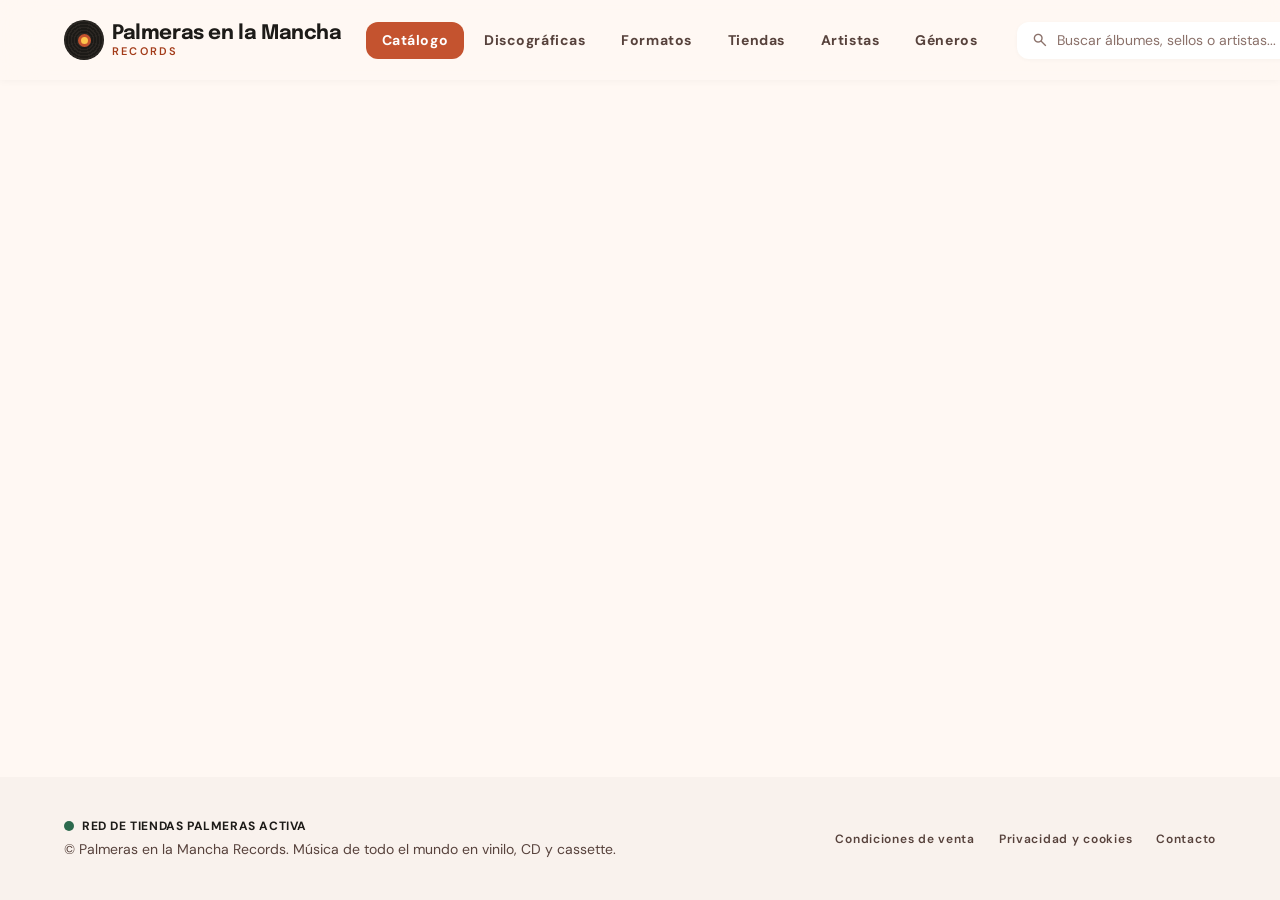
==== commit 5ff80d21: "merge: integrate dev into album details" ====
--- a/index.html
+++ b/index.html
@@ -1,933 +1,24 @@
 <!DOCTYPE html>
 <html lang="es">
+<head>
+  <meta charset="UTF-8">
+  <meta name="viewport" content="width=device-width, initial-scale=1.0">
+  <title>Palmeras en la Mancha Records</title>
 
-<head>
-    <meta charset="UTF-8">
-    <meta name="viewport" content="width=device-width, initial-scale=1.0">
+  <link rel="preconnect" href="https://fonts.googleapis.com">
+  <link rel="preconnect" href="https://fonts.gstatic.com" crossorigin>
+  <link href="https://fonts.googleapis.com/css2?family=Epilogue:wght@600;800&family=DM+Sans:wght@400;500;700&display=swap" rel="stylesheet">
+  <link href="https://fonts.googleapis.com/css2?family=Material+Symbols+Outlined:opsz,wght,FILL,GRAD@20..48,100..700,0..1,-50..200" rel="stylesheet">
+</head>
+<body>
+  <div data-component="header"></div>
 
-    <title>Palmeras en la Mancha Records - Omega</title>
+  <main id="app" class="container">
+    <!-- Aquí irán las secciones (catálogo, discográficas...) -->
+  </main>
 
-    <link rel="preconnect" href="https://fonts.googleapis.com">
-    <link rel="preconnect" href="https://fonts.gstatic.com" crossorigin>
+  <div data-component="footer"></div>
 
-    <link
-        href="https://fonts.googleapis.com/css2?family=DM+Serif+Display:ital@0;1&family=Plus+Jakarta+Sans:wght@400;500;600;700;800&family=Space+Grotesk:wght@400;500;600;700&display=swap"
-        rel="stylesheet"
-    >
-
-    <link rel="stylesheet" href="css/style.css">
-</head>
-
-<body>
-
-    <header class="main-header">
-
-        <div class="header-container">
-
-            <div class="brand">
-
-                <div class="brand-logo">
-                    <div class="brand-logo-ring">
-                        <span></span>
-                    </div>
-                </div>
-
-                <div class="brand-name">
-                    <strong>Palmeras en la Mancha</strong>
-                    <small>RECORDS</small>
-                </div>
-
-                <span class="store-badge">
-                    VINYL STORE &amp; ARCHIVE
-                </span>
-
-            </div>
-
-            <nav class="main-nav">
-                <a href="#" class="active">Catálogo</a>
-                <a href="#">Discográficas</a>
-                <a href="#">Formatos</a>
-                <a href="#">Tiendas</a>
-                <a href="#">Almacén / Estadísticas</a>
-            </nav>
-
-            <div class="search-box">
-                <span>⌕</span>
-                <input type="text" placeholder="Buscar...">
-            </div>
-
-        </div>
-
-    </header>
-
-
-    <section class="breadcrumb-section">
-
-        <div class="breadcrumb-container">
-
-            <div class="breadcrumb">
-
-                <a href="index.html">‹ Volver al Catálogo</a>
-                <span>/</span>
-                <a href="#">Discos El Volcán</a>
-                <span>/</span>
-                <a href="#">Flamenco Rock</a>
-                <span>/</span>
-                <strong>Omega (Edición Definitiva)</strong>
-
-            </div>
-
-            <div class="top-actions">
-
-                <button class="secondary-button share-button">
-
-                    <svg
-                        viewBox="0 0 24 24"
-                        fill="none"
-                        stroke="currentColor"
-                    >
-                        <path
-                            d="M8.684 13.342C8.886 12.938 9 12.482 9 12c0-.482-.114-.938-.316-1.342m0 2.684a3 3 0 110-2.684m0 2.684l6.632 3.316m-6.632-6l6.632-3.316m0 0a3 3 0 105.367-2.684 3 3 0 00-5.367 2.684zm0 9.316a3 3 0 105.368 2.684 3 3 0 00-5.368-2.684z"
-                            stroke-linecap="round"
-                            stroke-linejoin="round"
-                            stroke-width="2"
-                        ></path>
-                    </svg>
-
-                    Compartir
-
-                </button>
-
-                <button class="secondary-button">
-                    Ficha Técnica PDF
-                </button>
-
-                <button class="primary-button">
-                    Editar Álbum
-                </button>
-
-            </div>
-
-        </div>
-
-    </section>
-
-
-    <main class="main-container">
-
-        <div class="content-grid">
-
-            <section class="left-column">
-
-                <div class="vinyl-card">
-
-                    <div class="vinyl-showcase">
-
-                        <div class="vinyl-record">
-
-                            <div class="vinyl-grooves">
-
-                                <div class="vinyl-ring ring-one">
-
-                                    <div class="vinyl-ring ring-two">
-
-                                        <div class="vinyl-label">
-
-                                            <span>
-                                                OMEGA
-                                                <small>1996</small>
-                                            </span>
-
-                                            <div class="vinyl-hole"></div>
-
-                                        </div>
-
-                                    </div>
-
-                                </div>
-
-                            </div>
-
-                        </div>
-
-
-                        <div class="cover-wrapper">
-
-                            <img
-                                src="img/omega.jpg"
-                                alt="Omega - Enrique Morente y Lagartija Nick"
-                                class="omega-cover"
-                            >
-
-                            <div class="audiophile-badge">
-                                <span></span>
-                                180G AUDIOPHILE
-                            </div>
-
-                            <button
-                                class="play-cover-button"
-                                aria-label="Reproducir"
-                            >
-                                ▶
-                            </button>
-
-                        </div>
-
-                    </div>
-
-                    <p class="vinyl-caption">
-                        Desliza el cursor sobre el disco para inspeccionar
-                        el prensaje de surco profundo.
-                    </p>
-
-                </div>
-
-
-                <div class="archive-section">
-
-                    <div class="section-label">
-                        FOTOTECA DE ARCHIVO FÍSICO
-                    </div>
-
-                    <div class="archive-grid">
-
-                        <div class="archive-item selected">
-
-                            <div class="archive-image">
-
-                                <img
-                                    src="img/frontal.png"
-                                    alt="Frontal de Omega"
-                                >
-
-                                <span>Front</span>
-
-                            </div>
-
-                        </div>
-
-
-                        <div class="archive-item">
-
-                            <div class="archive-image">
-
-                                <img
-                                    src="img/dorso.jpg"
-                                    alt="Dorso de Omega"
-                                >
-
-                                <span>Dorso</span>
-
-                            </div>
-
-                        </div>
-
-
-                        <div class="archive-item">
-
-                            <div class="archive-image">
-
-                                <img
-                                    src="img/galleta.png"
-                                    alt="Galleta del vinilo Omega"
-                                >
-
-                                <span>Galleta</span>
-
-                            </div>
-
-                        </div>
-
-
-                        <div class="archive-item">
-
-                            <div class="archive-image">
-
-                                <img
-                                    src="img/librillo.png"
-                                    alt="Librillo de Omega"
-                                >
-
-                                <span>Librillo</span>
-
-                            </div>
-
-                        </div>
-
-                    </div>
-
-                </div>
-
-
-                <div class="info-card">
-
-                    <div class="info-icon green">
-                        ♪
-                    </div>
-
-                    <div>
-
-                        <h3>
-                            Prensado en 180g Audiófilo
-                            <span class="verified">✓</span>
-                        </h3>
-
-                        <p>
-                            Corte directo desde cinta analógica original
-                            de 1996. Masterizado para Palmeras en la Mancha.
-                        </p>
-
-                    </div>
-
-                </div>
-
-
-                <div class="label-card">
-
-                    <div class="label-info">
-
-                        <div class="label-logo">
-                            EV
-                        </div>
-
-                        <div>
-
-                            <h3>
-                                Discos El Volcán
-                                <span class="verified">✓</span>
-                            </h3>
-
-                            <p>
-                                España · Madrid &amp; Granada
-                            </p>
-
-                        </div>
-
-                    </div>
-
-                    <div class="label-actions">
-
-                        <span class="verified-badge">
-                            Sello Verificado
-                        </span>
-
-                        <a href="#">
-                            86 títulos activos en archivo ↗
-                        </a>
-
-                    </div>
-
-                </div>
-
-            </section>
-
-
-            <section class="right-column">
-
-                <div class="album-header">
-
-                    <div class="album-tags">
-
-                        <div>
-
-                            <span class="tag pink">
-                                FLAMENCO ROCK / VANGUARDIA
-                            </span>
-
-                            <span class="tag green-tag">
-                                PRENSAJE DE COLECCIÓN
-                            </span>
-
-                        </div>
-
-                        <span class="catalog-reference">
-                            REF: PMR-1996-OMEGA
-                        </span>
-
-                    </div>
-
-                    <h1>Omega</h1>
-
-                    <h2>
-                        Enrique Morente &amp; Lagartija Nick
-                    </h2>
-
-                    <div class="rating">
-
-                        <span class="stars">
-                            ★★★★★
-                        </span>
-
-                        <strong>5.0</strong>
-
-                        <span>
-                            (Obra de Culto)
-                        </span>
-
-                    </div>
-
-                </div>
-
-
-                <div class="specs-grid">
-
-                    <div class="spec">
-                        <span>AÑO LANZAMIENTO</span>
-                        <strong>1996</strong>
-                    </div>
-
-                    <div class="spec">
-                        <span>CÓD. CATÁLOGO</span>
-                        <strong>PMR-0492</strong>
-                    </div>
-
-                    <div class="spec">
-                        <span>CÓDIGO EAN</span>
-                        <strong>8435015502914</strong>
-                    </div>
-
-                    <div class="spec">
-                        <span>DURACIÓN TOTAL</span>
-                        <strong>52:14 min</strong>
-                    </div>
-
-                    <div class="spec">
-                        <span>MATRIZ PRENSA</span>
-                        <strong class="green-text">
-                            RPO-ES-96
-                        </strong>
-                    </div>
-
-                </div>
-
-
-                <div class="stock-section">
-
-                    <div class="section-heading">
-
-                        <div>
-
-                            <span class="section-icon">
-                                ◷
-                            </span>
-
-                            <h3>
-                                Ediciones &amp; Stock en Tiendas
-                            </h3>
-
-                        </div>
-
-                        <small>
-                            Actualizado hace 12 min
-                        </small>
-
-                    </div>
-
-
-                    <div class="table-wrapper">
-
-                        <table>
-
-                            <thead>
-
-                                <tr>
-                                    <th>Formato &amp; Acabado</th>
-                                    <th>PVP</th>
-                                    <th>Toledo</th>
-                                    <th>Madrid</th>
-                                    <th>Albacete</th>
-                                    <th>Acción</th>
-                                </tr>
-
-                            </thead>
-
-                            <tbody>
-
-                                <tr>
-
-                                    <td>
-
-                                        <div class="format-cell">
-
-                                            <div class="format-icon vinyl">
-                                                ●
-                                            </div>
-
-                                            <div>
-
-                                                <strong>
-                                                    Vinilo LP 12" Gatefold
-                                                </strong>
-
-                                                <small>
-                                                    180g Audiophile · Carpeta Doble
-                                                </small>
-
-                                            </div>
-
-                                        </div>
-
-                                    </td>
-
-                                    <td class="price">
-                                        28,50 €
-                                    </td>
-
-                                    <td class="available">
-                                        ● 14 uds
-                                    </td>
-
-                                    <td class="available">
-                                        ● 5 uds
-                                    </td>
-
-                                    <td class="available">
-                                        ● 4 uds
-                                    </td>
-
-                                    <td>
-
-                                        <div class="stock-actions">
-
-                                            <button
-                                                class="transfer-button"
-                                                title="Transferir"
-                                                aria-label="Transferir"
-                                            >
-
-                                                <svg
-                                                    viewBox="0 0 24 24"
-                                                    fill="none"
-                                                    stroke="currentColor"
-                                                >
-                                                    <path
-                                                        d="M8 7h12m0 0l-4-4m4 4l-4 4m0 6H4m0 0l4 4m-4-4l4-4"
-                                                        stroke-linecap="round"
-                                                        stroke-linejoin="round"
-                                                        stroke-width="2"
-                                                    ></path>
-                                                </svg>
-
-                                            </button>
-
-                                            <button class="add-button">
-                                                Añadir
-                                            </button>
-
-                                        </div>
-
-                                    </td>
-
-                                </tr>
-
-
-                                <tr>
-
-                                    <td>
-
-                                        <div class="format-cell">
-
-                                            <div class="format-icon cd">
-                                                CD
-                                            </div>
-
-                                            <div>
-
-                                                <strong>
-                                                    CD Digipack 3 paneles
-                                                </strong>
-
-                                                <small>
-                                                    Remaster 20º Aniversario
-                                                </small>
-
-                                            </div>
-
-                                        </div>
-
-                                    </td>
-
-                                    <td class="price">
-                                        14,99 €
-                                    </td>
-
-                                    <td class="available">
-                                        ● 32 uds
-                                    </td>
-
-                                    <td class="available">
-                                        ● 15 uds
-                                    </td>
-
-                                    <td class="available">
-                                        ● 10 uds
-                                    </td>
-
-                                    <td>
-
-                                        <div class="stock-actions">
-
-                                            <button
-                                                class="transfer-button"
-                                                title="Transferir"
-                                                aria-label="Transferir"
-                                            >
-
-                                                <svg
-                                                    viewBox="0 0 24 24"
-                                                    fill="none"
-                                                    stroke="currentColor"
-                                                >
-                                                    <path
-                                                        d="M8 7h12m0 0l-4-4m4 4l-4 4m0 6H4m0 0l4 4m-4-4l4-4"
-                                                        stroke-linecap="round"
-                                                        stroke-linejoin="round"
-                                                        stroke-width="2"
-                                                    ></path>
-                                                </svg>
-
-                                            </button>
-
-                                            <button class="add-button">
-                                                Añadir
-                                            </button>
-
-                                        </div>
-
-                                    </td>
-
-                                </tr>
-
-
-                                <tr>
-
-                                    <td>
-
-                                        <div class="format-cell">
-
-                                            <div class="format-icon cassette">
-                                                MC
-                                            </div>
-
-                                            <div>
-
-                                                <strong>
-                                                    Cassette Edición Limitada
-                                                </strong>
-
-                                                <small>
-                                                    Cinta Cromo Mostaza Vintage
-                                                </small>
-
-                                            </div>
-
-                                        </div>
-
-                                    </td>
-
-                                    <td class="price">
-                                        18,00 €
-                                    </td>
-
-                                    <td class="low-stock">
-                                        ● 4 uds
-                                    </td>
-
-                                    <td class="available">
-                                        ● 2 uds
-                                    </td>
-
-                                    <td class="sold-out">
-                                        ● Agotado
-                                    </td>
-
-                                    <td>
-
-                                        <div class="stock-actions">
-
-                                            <button
-                                                class="transfer-button"
-                                                title="Transferir"
-                                                aria-label="Transferir"
-                                            >
-
-                                                <svg
-                                                    viewBox="0 0 24 24"
-                                                    fill="none"
-                                                    stroke="currentColor"
-                                                >
-                                                    <path
-                                                        d="M8 7h12m0 0l-4-4m4 4l-4 4m0 6H4m0 0l4 4m-4-4l4-4"
-                                                        stroke-linecap="round"
-                                                        stroke-linejoin="round"
-                                                        stroke-width="2"
-                                                    ></path>
-                                                </svg>
-
-                                            </button>
-
-                                            <button class="add-button">
-                                                Añadir
-                                            </button>
-
-                                        </div>
-
-                                    </td>
-
-                                </tr>
-
-                            </tbody>
-
-                        </table>
-
-                    </div>
-
-                </div>
-
-
-                <div class="audio-section">
-
-                    <div class="section-heading">
-
-                        <div>
-
-                            <span class="section-icon">
-                                🎛
-                            </span>
-
-                            <h3>
-                                Cortes del Disco &amp; Muestras
-                            </h3>
-
-                        </div>
-
-                        <span class="streaming">
-                            ● Streaming Directo Flac 24-bit
-                        </span>
-
-                    </div>
-
-
-                    <div class="tracklist">
-
-                        <div class="track active-track">
-
-                            <button class="track-button">
-                                ❚❚
-                            </button>
-
-                            <div class="track-info">
-
-                                <strong>
-                                    01. Omega
-                                    <small>
-                                        (Poema de Federico García Lorca)
-                                    </small>
-                                </strong>
-
-                                <span>
-                                    Reproduciendo muestra A1 · 02:44 / 10:48
-                                </span>
-
-                            </div>
-
-                            <div class="track-time">
-                                10:48
-                            </div>
-
-                        </div>
-
-
-                        <div class="track">
-
-                            <button class="track-button">▶</button>
-
-                            <div class="track-info">
-
-                                <strong>
-                                    02. Pequeño Vals Vienés
-                                    <small>
-                                        (Lorca / Leonard Cohen)
-                                    </small>
-                                </strong>
-
-                            </div>
-
-                            <div class="track-time">
-                                05:33
-                            </div>
-
-                        </div>
-
-
-                        <div class="track">
-
-                            <button class="track-button">▶</button>
-
-                            <div class="track-info">
-
-                                <strong>
-                                    03. Ciudad sin Sueño
-                                    <small>
-                                        (Poeta en Nueva York)
-                                    </small>
-                                </strong>
-
-                            </div>
-
-                            <div class="track-time">
-                                05:46
-                            </div>
-
-                        </div>
-
-
-                        <div class="track">
-
-                            <button class="track-button">▶</button>
-
-                            <div class="track-info">
-
-                                <strong>
-                                    04. Manhattan
-                                    <small>
-                                        (First We Take Manhattan)
-                                    </small>
-                                </strong>
-
-                            </div>
-
-                            <div class="track-time">
-                                03:58
-                            </div>
-
-                        </div>
-
-
-                        <div class="track">
-
-                            <button class="track-button">▶</button>
-
-                            <div class="track-info">
-
-                                <strong>
-                                    05. La Aurora de Nueva York
-                                </strong>
-
-                            </div>
-
-                            <div class="track-time">
-                                04:59
-                            </div>
-
-                        </div>
-
-                    </div>
-
-                </div>
-
-
-                <div class="review-card">
-
-                    <div class="review-title">
-
-                        📖
-
-                        <h3>
-                            Reseña Curatorial &amp; Notas de Archivo
-                        </h3>
-
-                    </div>
-
-                    <p>
-                        Publicado originalmente en 1996,
-                        <em>Omega</em> rompió los cimientos del flamenco
-                        y el rock alternativo español uniendo la voz de
-                        <strong>Enrique Morente</strong> con la furia
-                        eléctrica de <strong>Lagartija Nick</strong>.
-                    </p>
-
-                    <div class="review-footer">
-
-                        <span>
-                            Curador:
-                            <strong>
-                                Mateo C. (Palmeras Records)
-                            </strong>
-                        </span>
-
-                        <span>
-                            Inspección:
-                            <strong>
-                                Grado Mint / Precintado
-                            </strong>
-                        </span>
-
-                    </div>
-
-                </div>
-
-
-                <div class="bottom-actions">
-
-                    <div>
-
-                        <button class="secondary-button">
-                            ✎ Modificar Stock
-                        </button>
-
-                        <button class="secondary-button">
-                            ▣ Imprimir Etiquetas de Precios
-                        </button>
-
-                    </div>
-
-                    <button class="delete-button">
-                        🗑 Dar de baja
-                    </button>
-
-                </div>
-
-            </section>
-
-        </div>
-
-    </main>
-
-
-    <footer class="footer">
-
-        <div class="footer-container">
-
-            <div>
-
-                <strong>
-                    ● SEDES TOLEDO &amp; CIUDAD REAL ACTIVAS
-                </strong>
-
-                <p>
-                    © 2024 Palmeras en la Mancha Records S.L.
-                    Archivo sonoro, prensajes y distribución especializada.
-                </p>
-
-            </div>
-
-            <div class="footer-links">
-
-                <a href="#">Normativa de Archivo</a>
-                <a href="#">Condiciones de Venta</a>
-                <a href="#">Privacidad y Cookies</a>
-                <a href="#">Soporte Cajas</a>
-
-            </div>
-
-        </div>
-
-    </footer>
-
-
-    <script src="js/main.js"></script>
-
+  <script src="src/js/loadComponent.js"></script>
 </body>
-
 </html>
